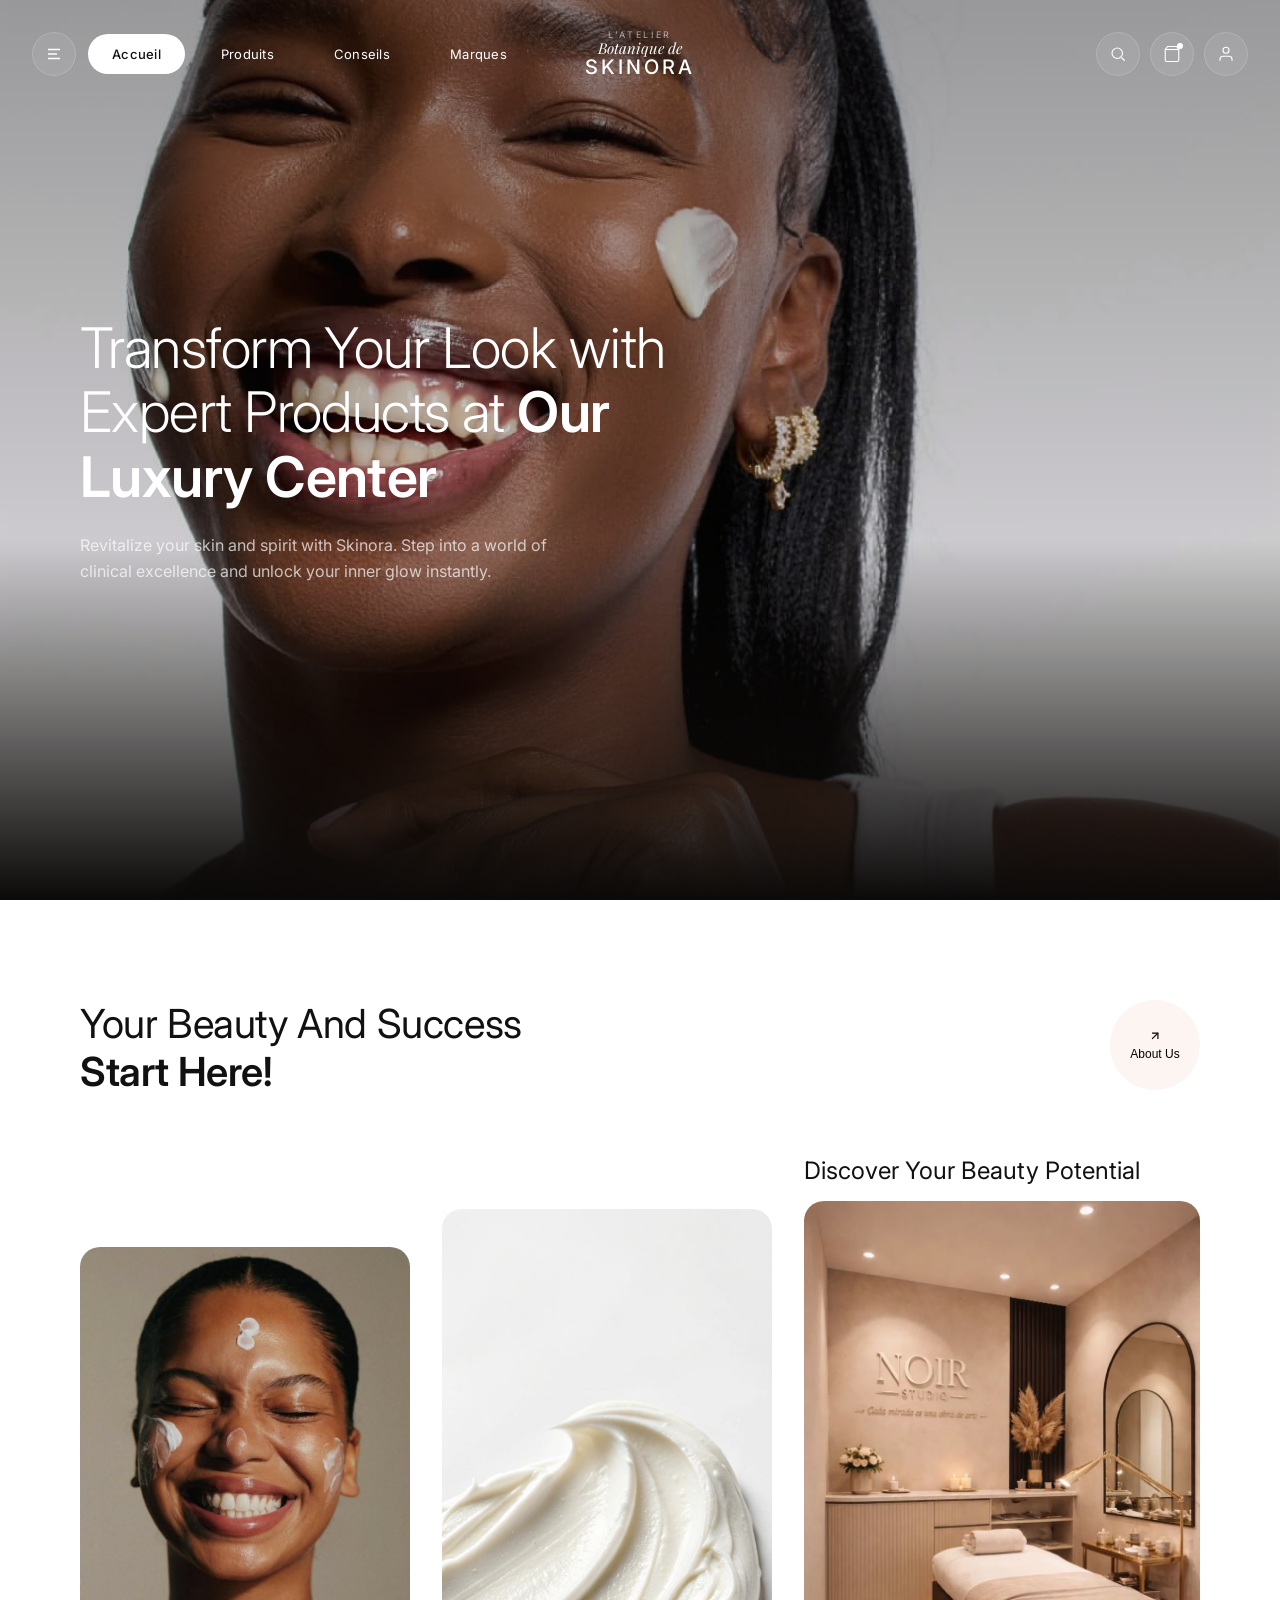
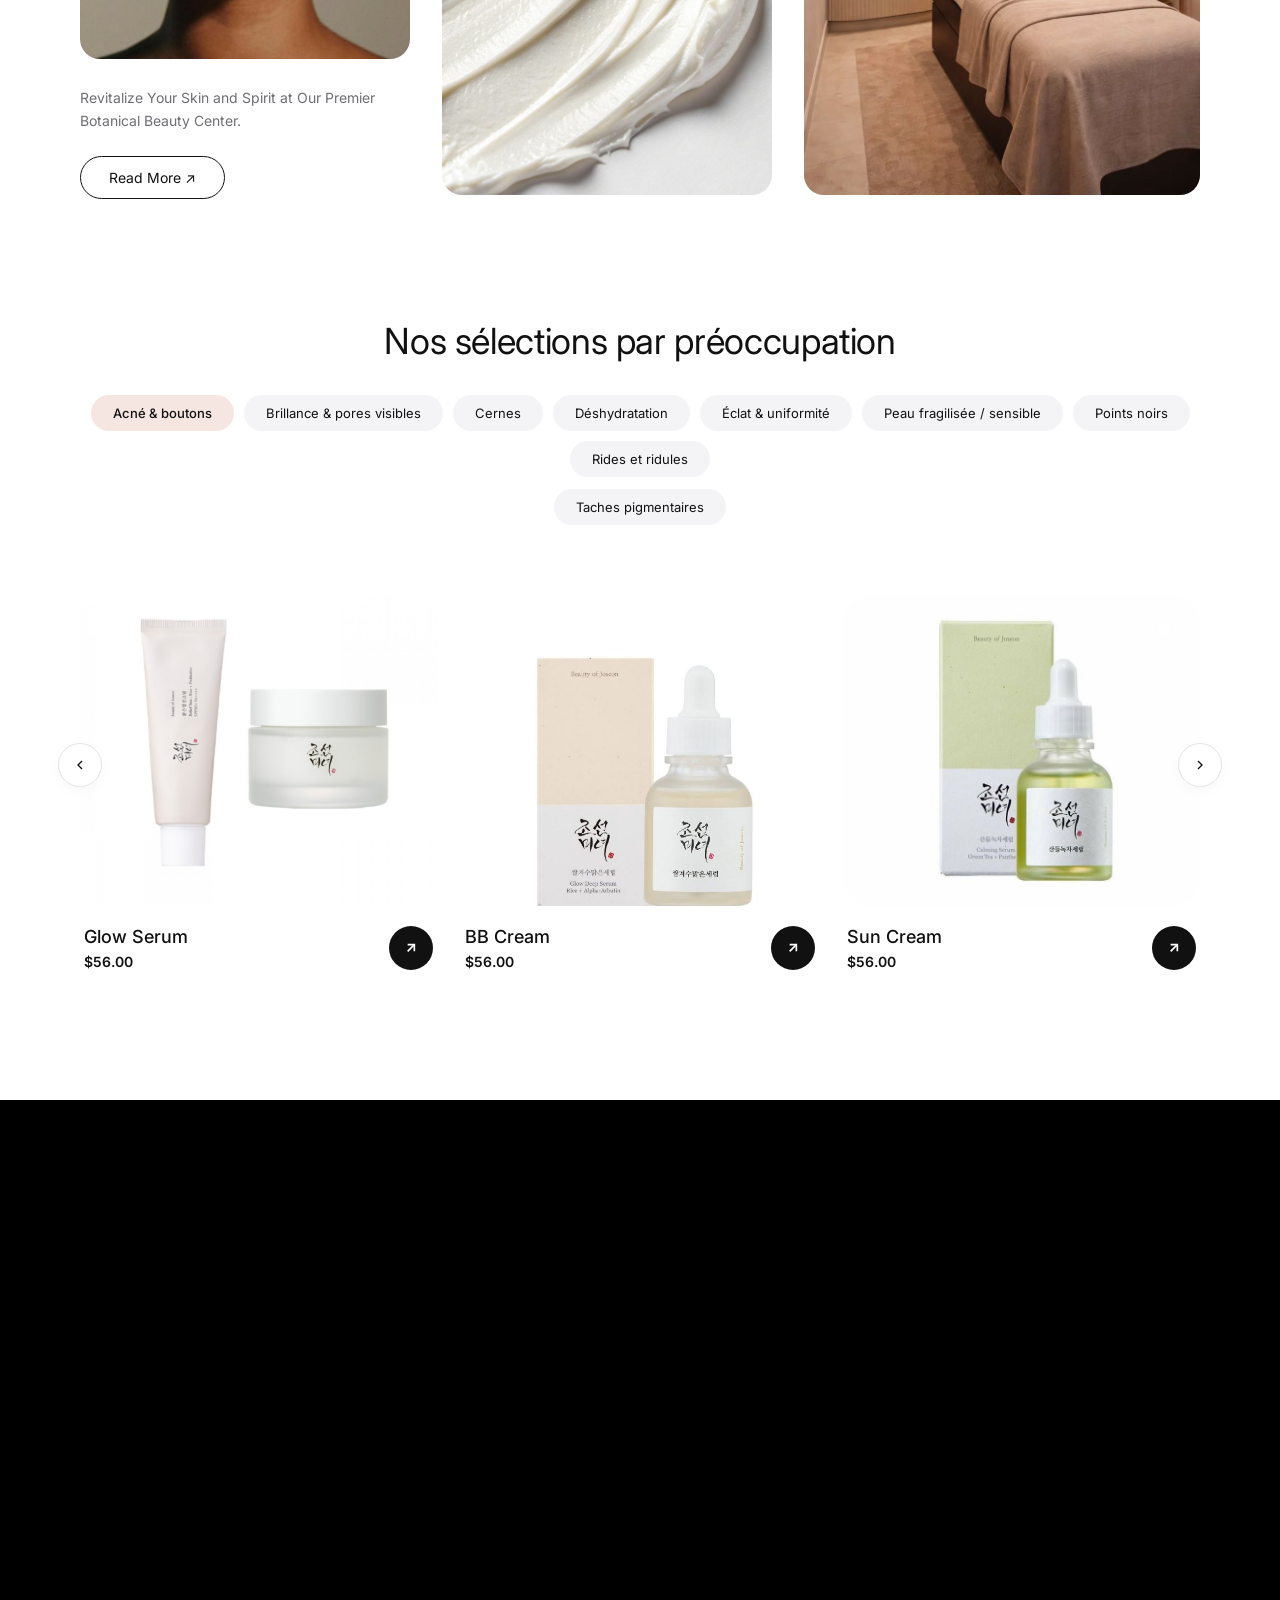
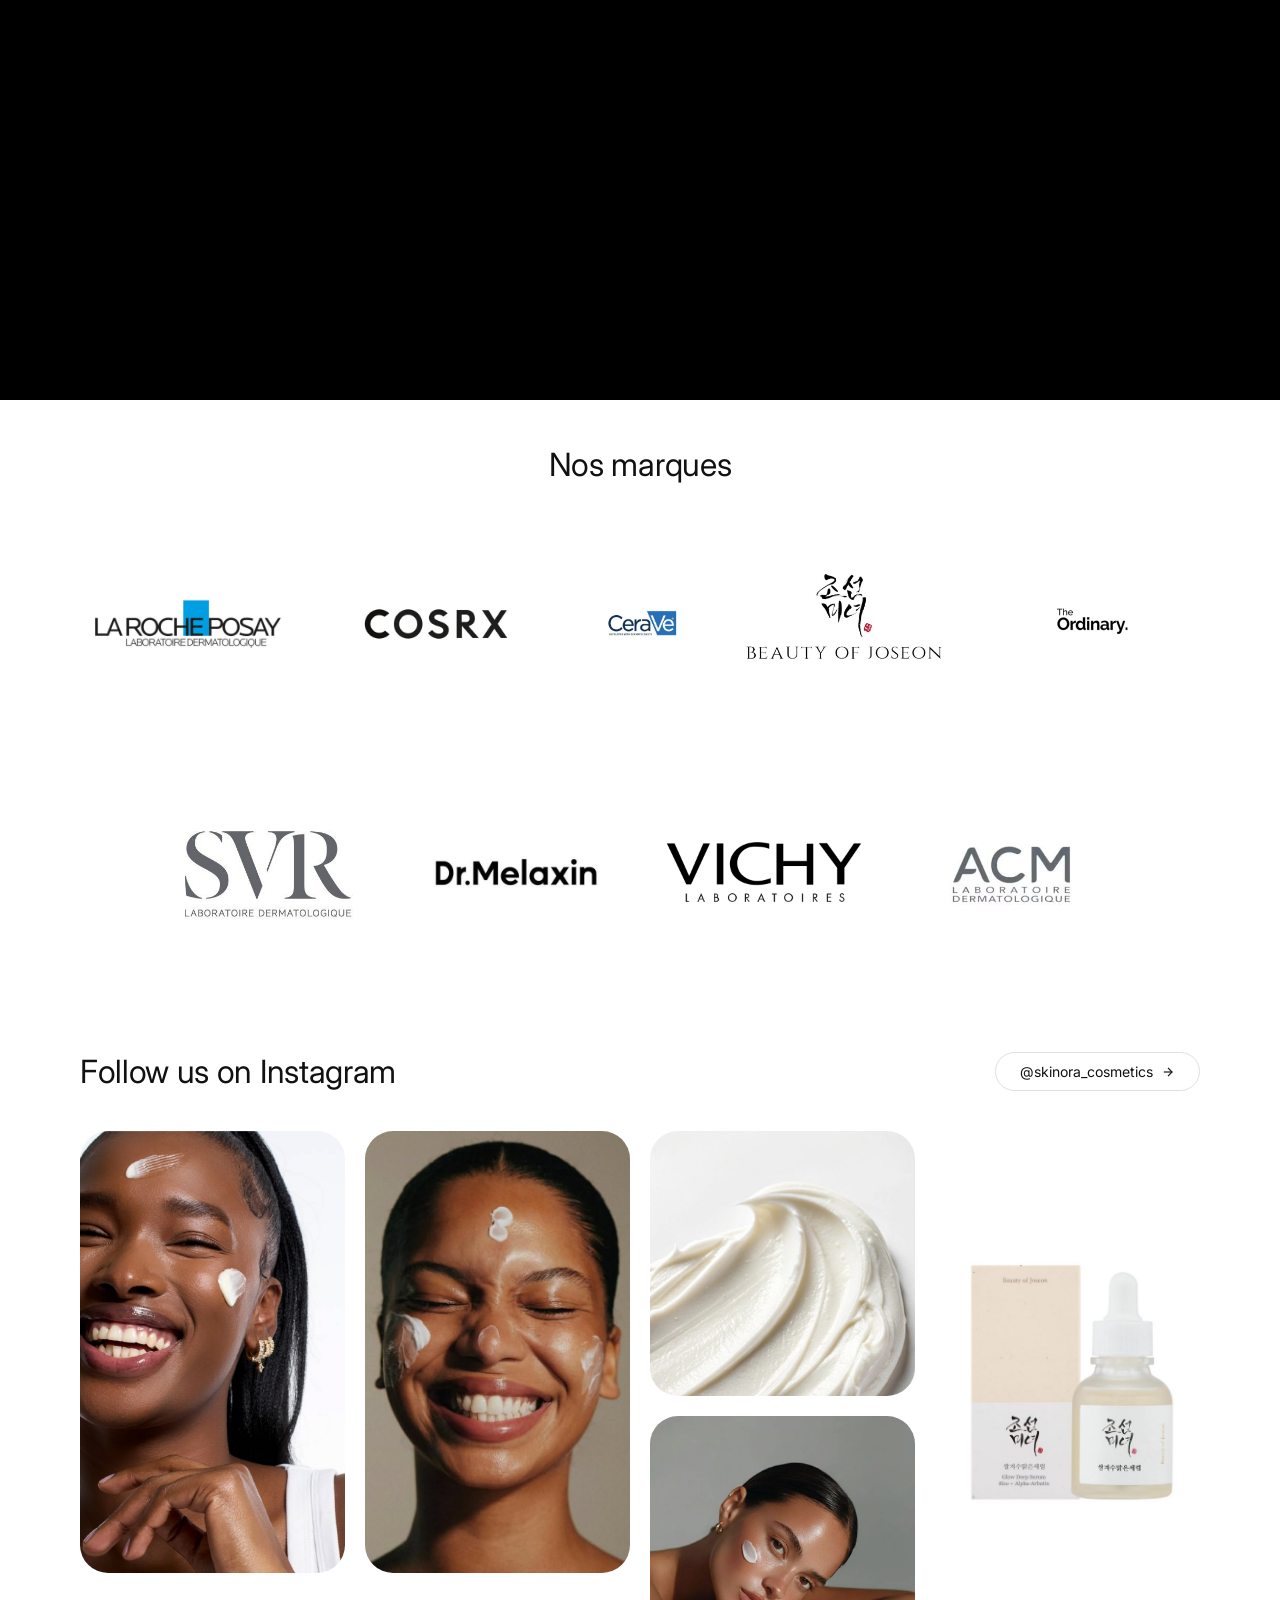
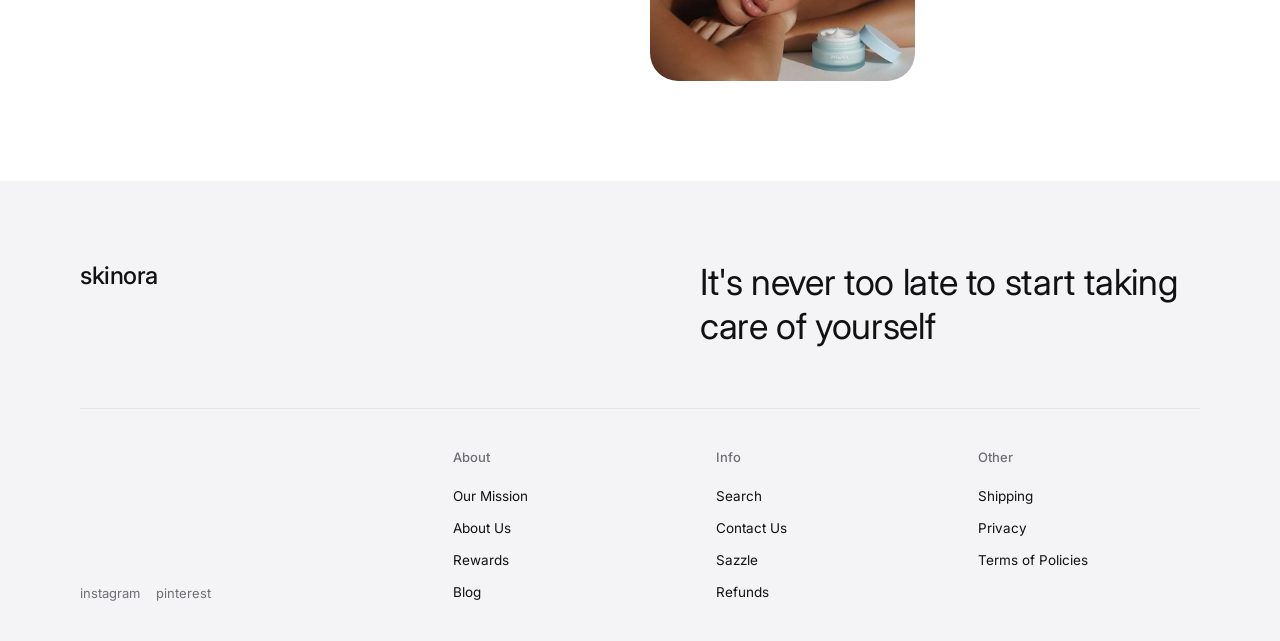
==== accueil.html @ fda4d593 "Add files via upload" ====
<!DOCTYPE html>
<html lang="en">
<head>
  <meta charset="UTF-8">
  <meta name="viewport" content="width=device-width, initial-scale=1.0">
  <title>Skinora – Elevate Your Skincare Routine</title>
  
  <link rel="preconnect" href="https://fonts.googleapis.com">
  <link rel="preconnect" href="https://fonts.gstatic.com" crossorigin>
  <link href="https://fonts.googleapis.com/css2?family=Inter:wght@300;400;500;600&family=Playfair+Display:ital,wght@1,400&display=swap" rel="stylesheet">

  <style>
    /* ── RESET & VARIABLES BENTO/GLASS ── */
    *, *::before, *::after { box-sizing: border-box; margin: 0; padding: 0; }
    
    :root {
      --charcoal: #111111;
      --pure-white: #ffffff;
      --glass-bg: rgba(255, 255, 255, 0.08);
      --glass-bg-hover: rgba(255, 255, 255, 0.18);
      --glass-border: rgba(255, 255, 255, 0.15);
      --glass-blur: blur(16px);
      --font-body: 'Inter', sans-serif;
      --font-signature: 'Playfair Display', serif;
      --transition: all 0.4s cubic-bezier(0.16, 1, 0.3, 1);
      
      /* Variables blocs clairs */
      --light-gray-bg: #f4f4f6;
      --text-muted: #6e6e73;
      --pill-bg: #ecebe6;
      --pill-active-bg: #ccbe9f;
    }

    html { scroll-behavior: smooth; -webkit-font-smoothing: antialiased; }
    body { font-family: var(--font-body); background: #0c0a09; color: var(--pure-white); overflow-x: hidden; }

    /* ── HERO GLOBAL BACKGROUND (Conteneur parent pour l'effet transparent) ── */
    .hero-container {
      position: relative;
      min-height: 100vh;
      width: 100%;
      background-image: url('Images/visage1.jpg'); /* Mets ton image ici */
      background-size: cover;
      background-position: center;
      display: flex;
      flex-direction: column;
    }
    .hero-container::before {
      content: '';
      position: absolute;
      inset: 0;
      background: linear-gradient(180deg, rgba(12,10,9,0.4) 0%, rgba(12,10,9,0.2) 60%, rgba(12,10,9,1) 100%);
      z-index: 1;
    }

    /* ── HEADER HYBRIDE : STRUCTURE LV + GLASSMOPHISM BENTO ── */
    header {
      position: fixed;
      top: 0;
      left: 0;
      width: 100%;
      z-index: 1000;
      transition: transform 0.4s cubic-bezier(0.16, 1, 0.3, 1), opacity 0.4s ease;
    }

    /* Classe dynamique pour masquer proprement la barre de navigation */
    header.hidden-nav {
      transform: translateY(-100%);
      opacity: 0;
      pointer-events: none;
    }

    nav {
      display: grid;
      grid-template-columns: 1fr auto 1fr;
      align-items: center;
      padding: 30px 32px;
      -webkit-backdrop-filter: var(--glass-blur);
      z-index: 2;
      transition: var(--transition);
    }

    /* GAUCHE : Bouton Menu + Pilules de Navigation */
    .nav-left {
      display: flex;
      align-items: center;
      gap: 12px;
    }
    .menu-btn {
      width: 44px;
      height: 44px;
      border-radius: 50%;
      background: var(--glass-bg);
      border: 1px solid var(--glass-border);
      color: var(--pure-white);
      cursor: pointer;
      display: flex;
      align-items: center;
      justify-content: center;
      transition: var(--transition);
    }
    .menu-btn:hover { background: var(--glass-bg-hover); transform: scale(1.05); }
    .menu-btn svg { width: 18px; height: 18px; stroke-width: 2; }

    .nav-pill {
      display: inline-flex;
      align-items: center;
      justify-content: center;
      padding: 12px 24px;
      border-radius: 100px;
      color: var(--pure-white);
      text-decoration: none;
      font-size: 13px;
      font-weight: 400;
      letter-spacing: 0.02em;
      transition: var(--transition);
    }
    .nav-pill:hover { background: var(--glass-bg-hover); }
    .nav-pill.active {
      background: var(--pure-white);
      color: var(--charcoal);
      font-weight: 500;
      border-color: var(--pure-white);
    }

    /* CENTRE : Identité Visuelle Signée Louis Vuitton */
    .nav-center {
      text-align: center;
      display: flex;
      flex-direction: column;
      align-items: center;
      line-height: 1.1;
      padding: 0 40px;
    }
    .logo-sub {
      font-size: 9px;
      text-transform: uppercase;
      letter-spacing: 0.3em;
      font-weight: 400;
      color: rgba(255, 255, 255, 0.6);
      transition: var(--transition);
    }
    .logo-signature {
      font-family: var(--font-signature);
      font-style: italic;
      font-size: 15px;
      color: var(--pure-white);
      font-weight: 400;
      transition: var(--transition);
    }
    .logo-main {
      font-size: 20px;
      font-weight: 500;
      letter-spacing: 0.15em;
      text-transform: uppercase;
      color: var(--pure-white);
      text-decoration: none;
      transition: var(--transition);
    }

    /* DROITE : Icônes Utilitaires dans des cercles Glass */
    .nav-right {
      display: flex;
      justify-content: flex-end;
      gap: 10px;
    }
    .icon-btn {
      width: 44px;
      height: 44px;
      border-radius: 50%;
      background: var(--glass-bg);
      border: 1px solid var(--glass-border);
      color: var(--pure-white);
      cursor: pointer;
      display: flex;
      align-items: center;
      justify-content: center;
      position: relative;
      transition: var(--transition);
    }
    .icon-btn:hover { background: var(--glass-bg-hover); transform: scale(1.05); }
    .icon-btn svg { width: 18px; height: 18px; stroke-width: 1.5; }
    
    .cart-badge {
      position: absolute;
      top: 10px; right: 10px;
      width: 6px; height: 6px;
      background: var(--pure-white);
      border-radius: 50%;
      transition: var(--transition);
    }

    /* ── STYLES APPLIQUÉS AU SCROLL (NAVBAR DEVIENT BLANCHE) ── */
    header.scrolled nav {
      background: var(--pure-white);
      border-color: rgba(0, 0, 0, 0.06);
      box-shadow: 0 10px 30px rgba(0, 0, 0, 0.04);
    }
    header.scrolled .logo-main,
    header.scrolled .logo-signature {
      color: var(--charcoal);
    }
    header.scrolled .logo-sub {
      color: var(--text-muted);
    }
    header.scrolled .menu-btn,
    header.scrolled .icon-btn,
    header.scrolled .nav-pill {
      color: var(--charcoal);
    }
    header.scrolled .icon-btn{
        color: #111;
    }
    header.scrolled a{
      color: #1A1A1A;
    }
    header.scrolled .menu-btn:hover,
    header.scrolled .icon-btn:hover,
    header.scrolled .nav-pill:hover {
       background: #e5e5e7;
    }
    header.scrolled .nav-pill.active {
      background: #F5E6E1;
      color: #1A1A1A;
      border-color: #FDF5F2;
    }
    header.scrolled .cart-badge {
      background: var(--charcoal);
    }

    /* ── HERO TEXT CONTENT ── */
    .hero-content-area {
      position: relative;
      z-index: 2;
      flex: 1;
      display: flex;
      flex-direction: column;
      justify-content: center;
      padding: 0 80px;
      max-width: 800px;
    }
    .hero-content-area h1 {
      font-size: 56px;
      font-weight: 300;
      line-height: 1.15;
      letter-spacing: -0.01em;
      margin-bottom: 24px;
    }
    .hero-content-area h1 span {
      font-weight: 600;
    }
    .hero-content-area p {
      font-size: 16px;
      color: rgba(255, 255, 255, 0.7);
      line-height: 1.6;
      max-width: 480px;
    }

    /* ── NOUVEAU BLOC PRINCIPAL BLANC ET TEXTE SOMBRE ── */
    .main-content-white {
      background: var(--pure-white);
      color: var(--charcoal);
      padding: 100px 80px 40px;
      width: 100%;
    }

    .inner-container {
      max-width: 1300px;
      margin: 0 auto;
    }

    /* ── SECTION : NOS MARQUES ── */
    .brands-section {
      text-align: center;
      margin-bottom: 80px;
    }
    .brands-section h2 {
      font-size: 32px;
      font-weight: 400;
      letter-spacing: -0.01em;
      margin-bottom: 40px;
    }
    .brands-grid {
      display: flex;
      flex-wrap: wrap;
      justify-content: center;
      align-items: center;
      gap: 48px;
    }
    .brands-grid img {
      max-height: 200px;
      width: auto;
      object-fit: contain;
      filter: grayscale(0);
      opacity: 1;
      transition: var(--transition);
    }
    .brands-grid img:hover {
      filter: grayscale(0);
      opacity: 1;
    }

    /* ── SECTION : SELECTIONS PAR PREOCCUPATION ── */
    .concern-section {
      margin-bottom: 120px;
      text-align: center;
    }
    .concern-section h2 {
      font-size: 36px;
      font-weight: 400;
      letter-spacing: -0.01em;
      margin-bottom: 32px;
    }
    
    .concern-pills-container {
      display: flex;
      flex-direction: column;
      align-items: center;
      gap: 12px;
      margin-bottom: 60px;
    }
    .concern-row {
      display: flex;
      flex-wrap: wrap;
      justify-content: center;
      gap: 10px;
    }
    .concern-pill {
      display: inline-flex;
      align-items: center;
      padding: 10px 22px;
      border-radius: 100px;
      background: var(--light-gray-bg);
      color: var(--charcoal);
      font-size: 13px;
      text-decoration: none;
      white-space: nowrap;
      transition: var(--transition);
    }
    .concern-pill:hover {
      background: #e5e5e7;
    }
    .concern-pill.active {
      background: #F5E6E1;
      color: var(--charcoal);
      font-weight: 500;
    }

    /* Structure du Carrousel */
    .carousel-wrapper {
      position: relative;
      display: flex;
      align-items: center;
      width: 100%;
    }
    .carousel-track-container {
      overflow-x: auto;
      width: 100%;
      scroll-behavior: smooth;
      scrollbar-width: none;
    }
    .carousel-track-container::-webkit-scrollbar {
      display: none;
    }
    .carousel-track {
      display: flex;
      gap: 24px;
      padding: 10px 0;
    }

    /* DESIGN EXCLUSIF DE LA CARTE PRODUIT ARRONDIE */
    .concern-card {
      flex: 0 0 calc(33.333% - 16px);
      min-width: 280px;
      display: flex;
      flex-direction: column;
      text-align: left;
      position: relative;
    }
    .concern-img-box {
      width: 100%;
      aspect-ratio: 1.15/1;
      border-radius: 32px;
      background: #FFF;
      display: flex;
      align-items: center;
      justify-content: center;
      margin-bottom: 20px;
      position: relative;
      overflow: hidden;
    }
    .concern-img-box img {
      width: 100%;
      height: 100%;
      object-fit: cover;
      transition: var(--transition);
    }
    .concern-card:hover .concern-img-box img {
      transform: scale(1.03);
    }

    /* Bouton favori cœur */
    .fav-btn {
      position: absolute;
      top: 16px;
      right: 16px;
      width: 40px;
      height: 40px;
      border-radius: 50%;
      background: rgba(255, 255, 255, 0.4);
      backdrop-filter: blur(8px);
      -webkit-backdrop-filter: blur(8px);
      border: none;
      display: flex;
      align-items: center;
      justify-content: center;
      cursor: pointer;
      transition: var(--transition);
      color: #f5ece7;
      z-index: 1000;
    }
    .fav-btn:hover {
      background: rgba(255, 255, 255, 0.8);
    }
    .fav-btn svg {
      width: 16px;
      height: 16px;
      fill: var(--pure-white);
      color: var(--pure-white);
    }

    /* Infos de la carte */
    .concern-info-row {
      display: flex;
      justify-content: space-between;
      align-items: flex-end;
      width: 100%;
      padding: 0 4px;
    }
    .concern-text-block {
      display: flex;
      flex-direction: column;
      gap: 6px;
    }
    .concern-title {
      font-size: 18px;
      font-weight: 500;
      color: var(--charcoal);
      line-height: 1.2;
    }
    .concern-price {
      font-size: 14px;
      font-weight: 600;
      color: var(--charcoal);
    }

    /* Bouton d'action flèche noire */
    .action-circle-btn {
      width: 44px;
      height: 44px;
      border-radius: 50%;
      background: var(--charcoal);
      border: none;
      display: flex;
      align-items: center;
      justify-content: center;
      cursor: pointer;
      transition: var(--transition);
    }
    .action-circle-btn:hover {
      background: #F5E6E1;
      transform: scale(1.05);
    }
    .action-circle-btn svg {
      width: 16px;
      height: 16px;
      color: var(--pure-white);
      stroke-width: 2.5;
    }

    /* Flèches de navigation globales du carrousel */
    .nav-arrow {
      position: absolute;
      top: 40%;
      width: 44px;
      height: 44px;
      border-radius: 50%;
      background: var(--pure-white);
      border: 1px solid #e5e5e7;
      display: flex;
      align-items: center;
      justify-content: center;
      cursor: pointer;
      z-index: 5;
      transition: var(--transition);
      box-shadow: 0 4px 12px rgba(0,0,0,0.03);
    }
    .nav-arrow:hover {
      background: var(--light-gray-bg);
      border-color: var(--charcoal);
    }
    .nav-arrow svg { width: 16px; height: 16px; stroke-width: 2; color: var(--charcoal); }
    .arrow-left { left: -22px; }
    .arrow-right { right: -22px; }

    /* SECTION EDITORIALE ASYMETRIQUE */
    .editorial-beauty-section {
      display: flex;
      flex-direction: column;
      gap: 60px;
      margin-bottom: 120px;
    }

    .editorial-top-row {
      display: flex;
      justify-content: space-between;
      align-items: flex-start;
      position: relative;
    }

    .editorial-title h2 {
      font-size: 40px;
      font-weight: 400;
      line-height: 1.2;
      letter-spacing: -0.01em;
    }
    .editorial-title h2 span {
      font-weight: 600;
      display: block;
    }

    .floating-about-btn {
      width: 90px;
      height: 90px;
      border-radius: 50%;
      background: #fdf5f2;
      border: none;
      display: flex;
      flex-direction: column;
      align-items: center;
      justify-content: center;
      font-size: 12px;
      font-weight: 500;
      cursor: pointer;
      transition: var(--transition);
    }
    .floating-about-btn:hover {
      transform: rotate(15deg) scale(1.05);
      background: var(--charcoal);
      color: var(--pure-white);
    }
    .floating-about-btn svg {
      width: 14px; height: 14px; margin-bottom: 4px;
    }

    /* Grille asymétrique des images éditoriales */
    .editorial-grid {
      display: grid;
      grid-template-columns: 1fr 1fr 1.2fr;
      gap: 32px;
      align-items: end;
    }

    .editorial-col img {
      width: 100%;
      object-fit: cover;
      border-radius: 20px;
    }

    .editorial-col p {
      font-size: 14px;
      color: var(--text-muted);
      line-height: 1.6;
      margin-bottom: 24px;
      max-width: 90%;
    }

    .pill-btn-outline {
      display: inline-flex;
      align-items: center;
      padding: 12px 28px;
      border: 1px solid var(--charcoal);
      border-radius: 100px;
      background: transparent;
      color: var(--charcoal);
      font-size: 14px;
      text-decoration: none;
      transition: var(--transition);
    }
    .pill-btn-outline:hover {
      background: var(--charcoal);
      color: var(--pure-white);
    }

    .editorial-col h4 {
      font-size: 24px;
      font-weight: 400;
      margin-bottom: 16px;
    }

    /* ── STYLE DE LA SECTION VIDÉO PLEIN ÉCRAN (100% LARGEUR EFFECTIVE) ── */
    .video-fullscreen-section {
      position: relative;
      width: 100vw;
      left: 50%;
      transform: translateX(-50%);
      height: 100vh; /* Prend exactement tout l'écran en hauteur */
      overflow: hidden;
      background-color: #000;
    }

    .bg-video {
      position: absolute;
      top: 50%;
      left: 50%;
      width: 100%;
      height: 100%;
      object-fit: cover; /* Force la vidéo à remplir tout l'espace sans déformation */
      transform: translate(-50%, -50%);
      z-index: 1;
    }

    /* Voile sombre optionnel pour améliorer la lisibilité du texte */
    .video-fullscreen-section::before {
      content: '';
      position: absolute;
      inset: 0;
      background: rgba(0, 0, 0, 0.3);
      z-index: 2;
    }

    /* Contenu textuel sur la vidéo */
    .video-overlay-content {
      position: relative;
      z-index: 3;
      height: 100%;
      display: flex;
      flex-direction: column;
      justify-content: center;
      align-items: center;
      text-align: center;
      padding: 0 24px;
    }

    .video-overlay-content h2 {
      font-family: var(--font-signature);
      font-style: italic;
      font-size: 48px;
      font-weight: 400;
      color: var(--pure-white);
      margin-bottom: 16px;
    }

    .video-overlay-content p {
      font-size: 16px;
      color: rgba(255, 255, 255, 0.8);
      max-width: 600px;
      letter-spacing: 0.05em;
    }

    /* SECTION INSTAGRAM GRID */
    .instagram-section {
      margin-bottom: 100px;
    }

    .instagram-header {
      display: flex;
      justify-content: space-between;
      align-items: center;
      margin-bottom: 40px;
    }
    .instagram-header h3 {
      font-size: 32px;
      font-weight: 400;
      letter-spacing: -0.01em;
    }

    .insta-handle-btn {
      display: inline-flex;
      align-items: center;
      gap: 8px;
      padding: 10px 24px;
      border: 1px solid #e0e0e0;
      border-radius: 100px;
      font-size: 14px;
      color: var(--charcoal);
      text-decoration: none;
      transition: var(--transition);
    }
    .insta-handle-btn:hover {
      border-color: var(--charcoal);
      background: #fafafa;
    }

    /* Grille de photos asymétriques avec coins très arrondis */
    .instagram-mosaic {
      display: grid;
      grid-template-columns: repeat(4, 1fr);
      gap: 20px;
    }

    .mosaic-item {
      overflow: hidden;
      border-radius: 28px;
    }
    .mosaic-item img {
      width: 100%;
      height: 100%;
      object-fit: cover;
      display: block;
      transition: var(--transition);
    }
    .mosaic-item:hover img {
      transform: scale(1.04);
    }

    /* Tailles alternées */
    .m-tall { grid-row: span 2; aspect-ratio: 3/5; }
    .m-square { aspect-ratio: 1/1; }

    /* SECTION FOOTER CAPSULE */
  /* ── SECTION FOOTER CAPSULE ── */
    .capsule-footer {
      background: var(--light-gray-bg);
      /* Supprime ou commente le border-radius pour qu'il soit bien droit en bas */
      /* border-radius: 40px; */ 
      padding: 80px 80px 40px; /* Aligné sur le padding de ton bloc blanc */
      display: flex;
      flex-direction: column;
      gap: 60px;

      /* Astuce magique pour sortir du conteneur max-width et prendre 100% de l'écran */
      width: 100vw;
      position: relative;
      left: 50%;
      transform: translateX(-50%);
      
      /* Optionnel : Supprime la marge arrondie du bas de page si tu veux qu'il colle parfaitement */
      margin-bottom: -40px; 
    }

    .footer-top-block {
      display: flex;
      justify-content: space-between;
      align-items: flex-start;
    }

    .footer-brand {
      font-family: var(--font-body);
      font-size: 24px;
      font-weight: 500;
      letter-spacing: -0.02em;
    }

    .footer-statement h2 {
      font-size: 36px;
      font-weight: 400;
      line-height: 1.2;
      max-width: 500px;
      letter-spacing: -0.01em;
    }

    .footer-links-grid {
      display: grid;
      grid-template-columns: 1.5fr 1fr 1fr 1fr;
      gap: 40px;
      border-top: 1px solid #e5e5e7;
      padding-top: 40px;
    }

    .footer-social-column {
      display: flex;
      gap: 16px;
      align-items: flex-end;
    }
    .footer-social-column a {
      font-size: 13px;
      color: var(--text-muted);
      text-decoration: none;
      transition: var(--transition);
    }
    .footer-social-column a:hover { color: var(--charcoal); }

    .footer-column h5 {
      font-size: 13px;
      font-weight: 500;
      color: var(--text-muted);
      margin-bottom: 20px;
    }

    .footer-column ul {
      list-style: none;
      display: flex;
      flex-direction: column;
      gap: 12px;
    }

    .footer-column ul a {
      font-size: 13.5px;
      color: var(--charcoal);
      text-decoration: none;
      transition: var(--transition);
    }
    .footer-column ul a:hover {
      color: var(--text-muted);
    }

    /* ── RESPONSIVE DESIGN ── */
    @media (max-width: 1024px) {
      .nav-left a { display: none; }
      .hero-content-area h1 { font-size: 42px; }
      .concern-card { flex: 0 0 calc(50% - 12px); }
      .editorial-grid { grid-template-columns: 1fr 1fr; }
      .editorial-col:last-child { grid-column: span 2; }
      .instagram-mosaic { grid-template-columns: repeat(2, 1fr); }
      .footer-links-grid { grid-template-columns: repeat(2, 1fr); }
    }
    @media (max-width: 768px) {
      header { padding: 12px; }
      nav { grid-template-columns: auto 1fr auto; padding: 8px 16px; }
      .nav-center { padding: 0 12px; }
      .logo-main { font-size: 16px; }
      .logo-signature, .logo-sub { display: none; }
      .hero-content-area { padding: 0 24px; }
      
      .main-content-white { padding: 60px 24px; }
      .concern-card { flex: 0 0 100%; }
      .editorial-grid, .instagram-mosaic, .footer-top-block, .footer-links-grid { grid-template-columns: 1fr; gap: 32px; }
      .footer-social-column { align-items: flex-start; margin-top: 20px; }
    }

/* Force l'icône panier et son lien à devenir noirs après le scroll */
header.scrolled .icon-btn a {
  color: var(--charcoal) !important;
}
  </style>
</head>
<body>

<div class="hero-container">
  
  <header id="mainHeader">
    <nav>
      <div class="nav-left">
        <button class="menu-btn" aria-label="Open Menu">
          <svg viewBox="0 0 24 24" fill="none" stroke="currentColor"><line x1="4" y1="6" x2="20" y2="6"/><line x1="4" y1="12" x2="16" y2="12"/><line x1="4" y1="18" x2="20" y2="18"/></svg>
        </button>
        <a href="index.html" class="nav-pill active">Accueil</a>
        <a href="produit.html" class="nav-pill">Produits</a>
        <a href="conseils.html" class="nav-pill">Conseils</a>
        <a href="marques.html" class="nav-pill">Marques</a>

      </div>

      <div class="nav-center">
        <span class="logo-sub">L'Atelier</span>
        <span class="logo-signature">Botanique de</span>
        <a href="#" class="logo-main">Skinora</a>
      </div>

      <div class="nav-right">
        <button class="icon-btn" aria-label="Search">
          <svg viewBox="0 0 24 24" fill="none" stroke="currentColor"><circle cx="11" cy="11" r="7"/><line x1="21" y1="21" x2="16.65" y2="16.65"/></svg>
        </button>
       <a href="panier.html" style="text-decoration: none;">
  <button class="icon-btn" aria-label="Cart">
    <svg viewBox="0 0 24 24" fill="none" stroke="currentColor">
      <path d="M6 2 3 6v14a2 2 0 0 0 2 2h14a2 2 0 0 0 2-2V6l-3-4z"/>
      <line x1="3" y1="6" x2="21" y2="6"/>
    </svg>
    <span class="cart-badge"></span>
  </button>
</a>
       <a href="inscription.html" style="text-decoration: none;">

        <button class="icon-btn" aria-label="Account">
          <svg viewBox="0 0 24 24" fill="none" stroke="currentColor"><path d="M20 21v-2a4 4 0 0 0-4-4H8a4 4 0 0 0-4 4v2"/><circle cx="12" cy="7" r="4"/></svg>
        </button>
        </a>

      </div>
    </nav>
  </header>

  <div class="hero-content-area">
    <h1>Transform Your Look with Expert Products at <span>Our Luxury Center</span></h1>
    <p>Revitalize your skin and spirit with Skinora. Step into a world of clinical excellence and unlock your inner glow instantly.</p>
  </div>

</div>

<main class="main-content-white">
  <div class="inner-container">

 <section class="editorial-beauty-section">
      <div class="editorial-top-row">
        <div class="editorial-title">
          <h2>Your Beauty And Success <span>Start Here!</span></h2>
        </div>
        <button class="floating-about-btn">
          <svg viewBox="0 0 24 24" fill="none" stroke="currentColor" stroke-width="2"><line x1="7" y1="17" x2="17" y2="7"/><polyline points="7,7 17,7 17,17"/></svg>
          About Us
        </button>
      </div>

      <div class="editorial-grid">
        <div class="editorial-col">
          <img src="Images/visage2.jpg" alt="Revitalize Your Skin" style="margin-bottom: 24px;">
          <p>Revitalize Your Skin and Spirit at Our Premier Botanical Beauty Center.</p>
          <a href="#" class="pill-btn-outline">Read More ↗</a>
        </div>
        <div class="editorial-col">
          <img src="Images/texture.jpg" alt="Cream Texture">
        </div>
        <div class="editorial-col">
          <h4>Discover Your Beauty Potential</h4>
          <img src="Images/salon.jpg" alt="Luxury Atelier">
        </div>
      </div>
    </section>

    <section class="concern-section">
      <h2>Nos sélections par préoccupation</h2>
      
      <div class="concern-pills-container">
        <div class="concern-row">
          <a href="#" class="concern-pill active">Acné &amp; boutons</a>
          <a href="#" class="concern-pill">Brillance &amp; pores visibles</a>
          <a href="#" class="concern-pill">Cernes</a>
          <a href="#" class="concern-pill">Déshydratation</a>
          <a href="#" class="concern-pill">Éclat &amp; uniformité</a>
          <a href="#" class="concern-pill">Peau fragilisée / sensible</a>
          <a href="#" class="concern-pill">Points noirs</a>
          <a href="#" class="concern-pill">Rides et ridules</a>
        </div>
        <div class="concern-row">
          <a href="#" class="concern-pill">Taches pigmentaires</a>
        </div>
      </div>

      <div class="carousel-wrapper">
        <button class="nav-arrow arrow-left" id="slideLeft" aria-label="Previous">
          <svg viewBox="0 0 24 24" fill="none" stroke="currentColor"><polyline points="15 18 9 12 15 6"/></svg>
        </button>
        
        <div class="carousel-track-container" id="carouselContainer">
          <div class="carousel-track">
            
            <div class="concern-card">
              <div class="concern-img-box">
                <button class="fav-btn" aria-label="Add to favorites">
                  <svg viewBox="0 0 24 24" fill="currentColor"><path d="M12 21.35l-1.45-1.32C5.4 15.36 2 12.28 2 8.5 2 5.42 4.42 3 7.5 3c1.74 0 3.41.81 4.5 2.09C13.09 3.81 14.76 3 16.5 3 19.58 3 22 5.42 22 8.5c0 3.78-3.4 6.86-8.55 11.54L12 21.35z"/></svg>
                </button>
                <img src="Images/B1.jpg" alt="Glow Serum">
              </div>
              <div class="concern-info-row">
                <div class="concern-text-block">
                  <div class="concern-title">Glow Serum</div>
                  <div class="concern-price">$56.00</div>
                </div>
                <button class="action-circle-btn" aria-label="View product">
                  <svg viewBox="0 0 24 24" fill="none" stroke="currentColor" stroke-width="2.5"><line x1="7" y1="17" x2="17" y2="7"/><polyline points="7,7 17,7 17,17"/></svg>
                </button>
              </div>
            </div>

            <div class="concern-card">
              <div class="concern-img-box">
                <button class="fav-btn" aria-label="Add to favorites">
                  <svg viewBox="0 0 24 24" fill="currentColor"><path d="M12 21.35l-1.45-1.32C5.4 15.36 2 12.28 2 8.5 2 5.42 4.42 3 7.5 3c1.74 0 3.41.81 4.5 2.09C13.09 3.81 14.76 3 16.5 3 19.58 3 22 5.42 22 8.5c0 3.78-3.4 6.86-8.55 11.54L12 21.35z"/></svg>
                </button>
                <img src="Images/serumj3.jpg" alt="BB Cream">
              </div>
              <div class="concern-info-row">
                <div class="concern-text-block">
                  <div class="concern-title">BB Cream</div>
                  <div class="concern-price">$56.00</div>
                </div>
                <button class="action-circle-btn" aria-label="View product">
                  <svg viewBox="0 0 24 24" fill="none" stroke="currentColor" stroke-width="2.5"><line x1="7" y1="17" x2="17" y2="7"/><polyline points="7,7 17,7 17,17"/></svg>
                </button>
              </div>
            </div>

            <div class="concern-card">
              <div class="concern-img-box">
                <button class="fav-btn" aria-label="Add to favorites">
                  <svg viewBox="0 0 24 24" fill="currentColor"><path d="M12 21.35l-1.45-1.32C5.4 15.36 2 12.28 2 8.5 2 5.42 4.42 3 7.5 3c1.74 0 3.41.81 4.5 2.09C13.09 3.81 14.76 3 16.5 3 19.58 3 22 5.42 22 8.5c0 3.78-3.4 6.86-8.55 11.54L12 21.35z"/></svg>
                </button>
                <img src="Images/Cor2.JPG" alt="Sun Cream">
              </div>
              <div class="concern-info-row">
                <div class="concern-text-block">
                  <div class="concern-title">Sun Cream</div>
                  <div class="concern-price">$56.00</div>
                </div>
                <button class="action-circle-btn" aria-label="View product">
                  <svg viewBox="0 0 24 24" fill="none" stroke="currentColor" stroke-width="2.5"><line x1="7" y1="17" x2="17" y2="7"/><polyline points="7,7 17,7 17,17"/></svg>
                </button>
              </div>
            </div>

          </div>
        </div>

        <button class="nav-arrow arrow-right" id="slideRight" aria-label="Next">
          <svg viewBox="0 0 24 24" fill="none" stroke="currentColor"><polyline points="9 18 15 12 9 6"/></svg>
        </button>
      </div>
    </section>

  
    <section class="video-fullscreen-section" id="videoSection">
      <video autoplay muted loop playsinline class="bg-video">
        <source src="Images/video1.mp4" type="video/mp4">
        Votre navigateur ne supporte pas les vidéos HTML5.
      </video>
     
    </section>

      <section class="brands-section" style="padding-top: 45px;">
      <h2>Nos marques</h2>
      <div class="brands-grid">
        <img src="Images/logo_roche.jpg" alt="Abib">
        <img src="Images/logo_commo.jpg" alt="Commonlabs">
        <img src="Images/logo_cerave.jpg" alt="Etude">
        <img src="Images/logo_beauty.jpg" alt="Beauty of Joseon">
        <img src="Images/ordinary_logo.jpg" alt="Lashilé Beauty">
        <img src="Images/svr_logo.jpg" alt="NHCO">
        <img src="Images/logo_mela.jpg" alt="Dr.Melaxin">
        <img src="Images/vichy_logo.jpg" alt="Biodance">
        <img src="Images/ACM_logo.jpg" alt="ACM">
      </div>
    </section>


    <section class="instagram-section">
      <div class="instagram-header">
        <h3>Follow us on Instagram</h3>
        <a href="https://instagram.com" target="_blank" class="insta-handle-btn">
          @skinora_cosmetics
          <svg width="14" height="14" viewBox="0 0 24 24" fill="none" stroke="currentColor" stroke-width="2"><line x1="5" y1="12" x2="19" y2="12"/><polyline points="12,5 19,12 12,19"/></svg>
        </a>
      </div>

      <div class="instagram-mosaic">
        <div class="mosaic-item m-tall"><img src="Images/visage1.jpg" alt="Skincare routine"></div>
        <div class="mosaic-item m-tall"><img src="Images/visage2.jpg" alt="Model glow"></div>
        <div class="mosaic-item m-square"><img src="Images/texture.jpg" alt="Product flatlay"></div>
        <div class="mosaic-item m-tall"><img src="Images/serumj3.jpg" alt="Applying serum"></div>
        <div class="mosaic-item m-square"><img src="Images/visage3.jpg" alt="Skincare bottles"></div>
      </div>
    </section>

    <footer class="capsule-footer">
      <div class="footer-top-block">
        <div class="footer-brand">skinora</div>
        <div class="footer-statement">
          <h2>It's never too late to start taking care of yourself</h2>
        </div>
      </div>

      <div class="footer-links-grid">
        <div class="footer-social-column">
          <a href="#">instagram</a>
          <a href="#">pinterest</a>
        </div>
        
        <div class="footer-column">
          <h5>About</h5>
          <ul>
            <li><a href="#">Our Mission</a></li>
            <li><a href="#">About Us</a></li>
            <li><a href="#">Rewards</a></li>
            <li><a href="#">Blog</a></li>
          </ul>
        </div>

        <div class="footer-column">
          <h5>Info</h5>
          <ul>
            <li><a href="#">Search</a></li>
            <li><a href="#">Contact Us</a></li>
            <li><a href="#">Sazzle</a></li>
            <li><a href="#">Refunds</a></li>
          </ul>
        </div>

        <div class="footer-column">
          <h5>Other</h5>
          <ul>
            <li><a href="#">Shipping</a></li>
            <li><a href="#">Privacy</a></li>
            <li><a href="#">Terms of Policies</a></li>
          </ul>
        </div>
      </div>
    </footer>

  </div>
</main>

<script>
  // ── LOGIQUE DU CARROUSEL DE PRODUITS ──
  const container = document.getElementById('carouselContainer');
  document.getElementById('slideRight').addEventListener('click', () => {
    container.scrollBy({ left: 320, behavior: 'smooth' });
  });
  document.getElementById('slideLeft').addEventListener('click', () => {
    container.scrollBy({ left: -320, behavior: 'smooth' });
  });

  // ── EFFET DYNAMIQUE NAVBAR BLANCHE AU SCROLL & DISPARITION VIDÉO ──
  const header = document.getElementById('mainHeader');
  const videoSection = document.getElementById('videoSection');
  
  window.addEventListener('scroll', () => {
    if (window.scrollY > 50) {
      header.classList.add('scrolled');
    } else {
      header.classList.remove('scrolled');
    }
  });

  // Utilisation d'un IntersectionObserver strict pour traquer l'affichage à 100% de la vidéo
  const observerOptions = {
    root: null,
    threshold: 0.35 // Masque dès que la section vidéo occupe un tiers de l'écran visible
  };

  const videoObserver = new IntersectionObserver((entries) => {
    entries.forEach(entry => {
      if (entry.isIntersecting) {
        header.classList.add('hidden-nav');
      } else {
        header.classList.remove('hidden-nav');
      }
    });
  }, observerOptions);

  if (videoSection) {
    videoObserver.observe(videoSection);
  }
</script>

</body>
</html>
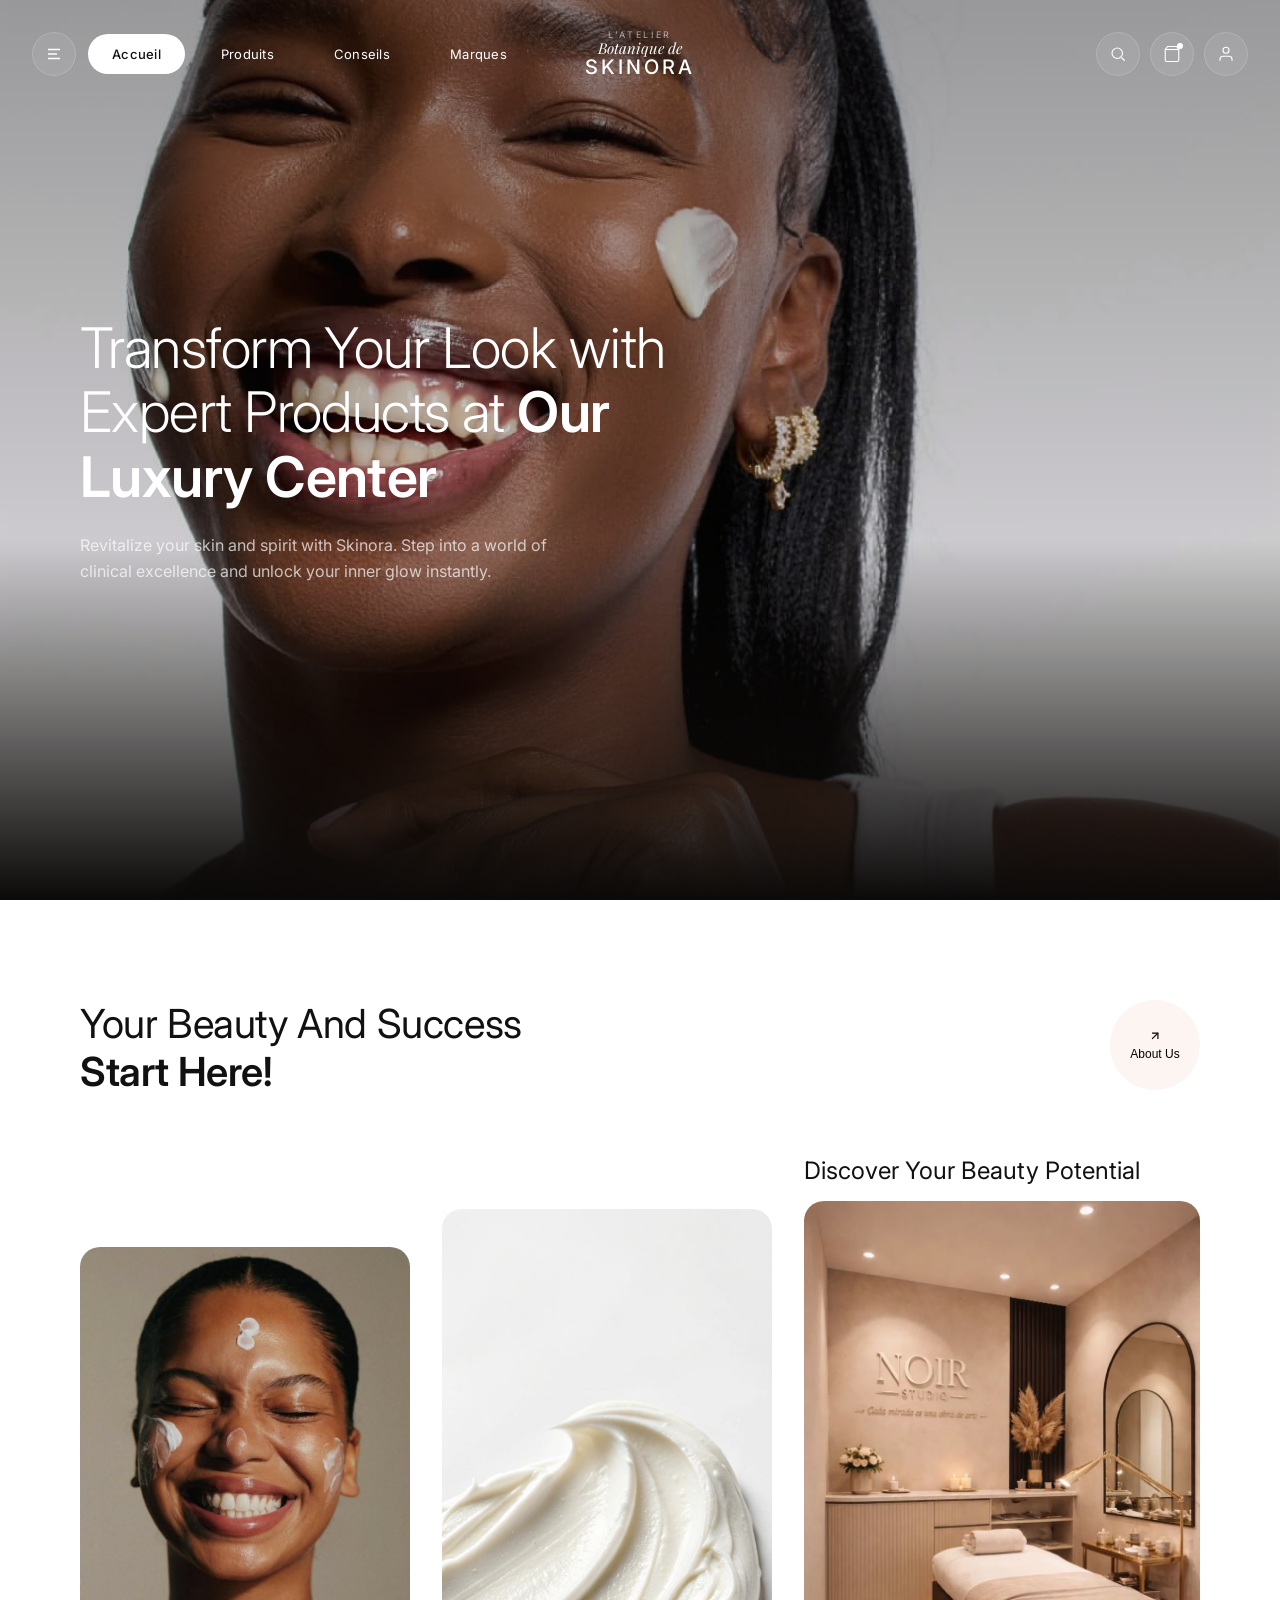
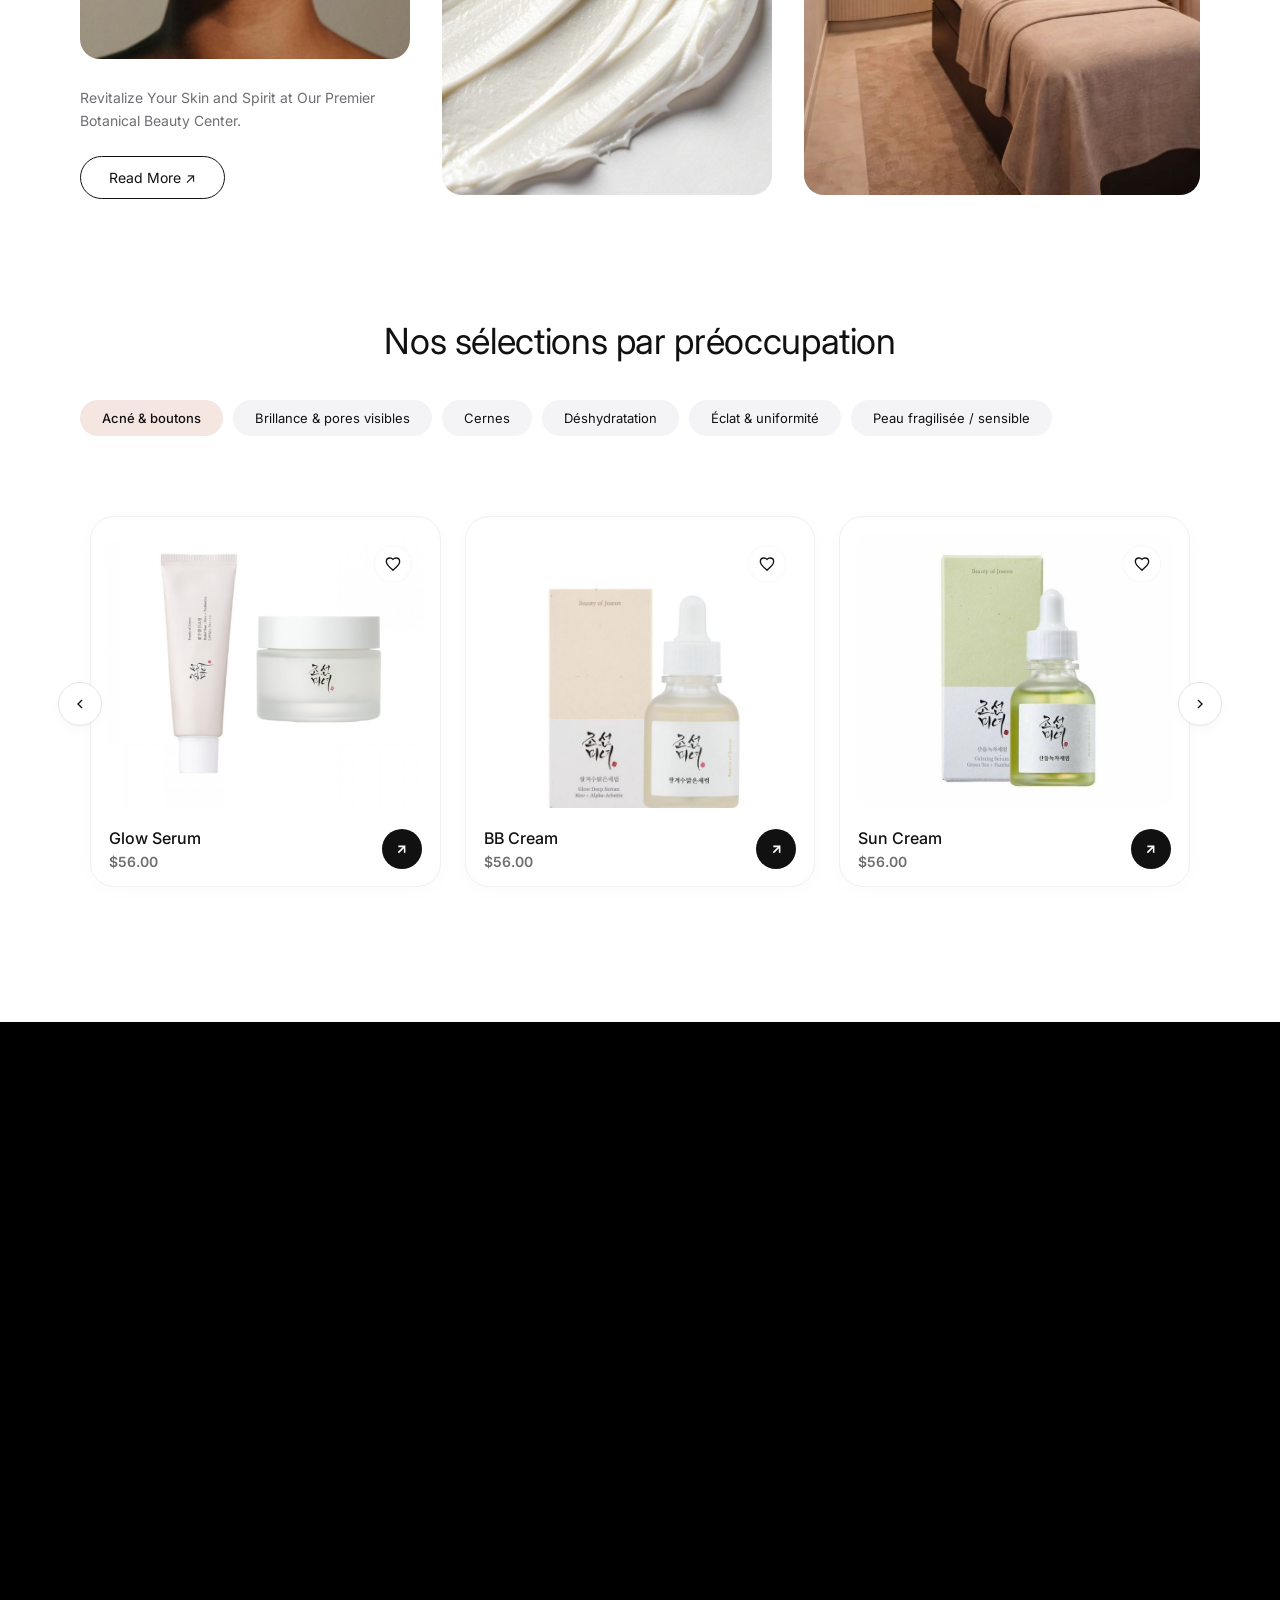
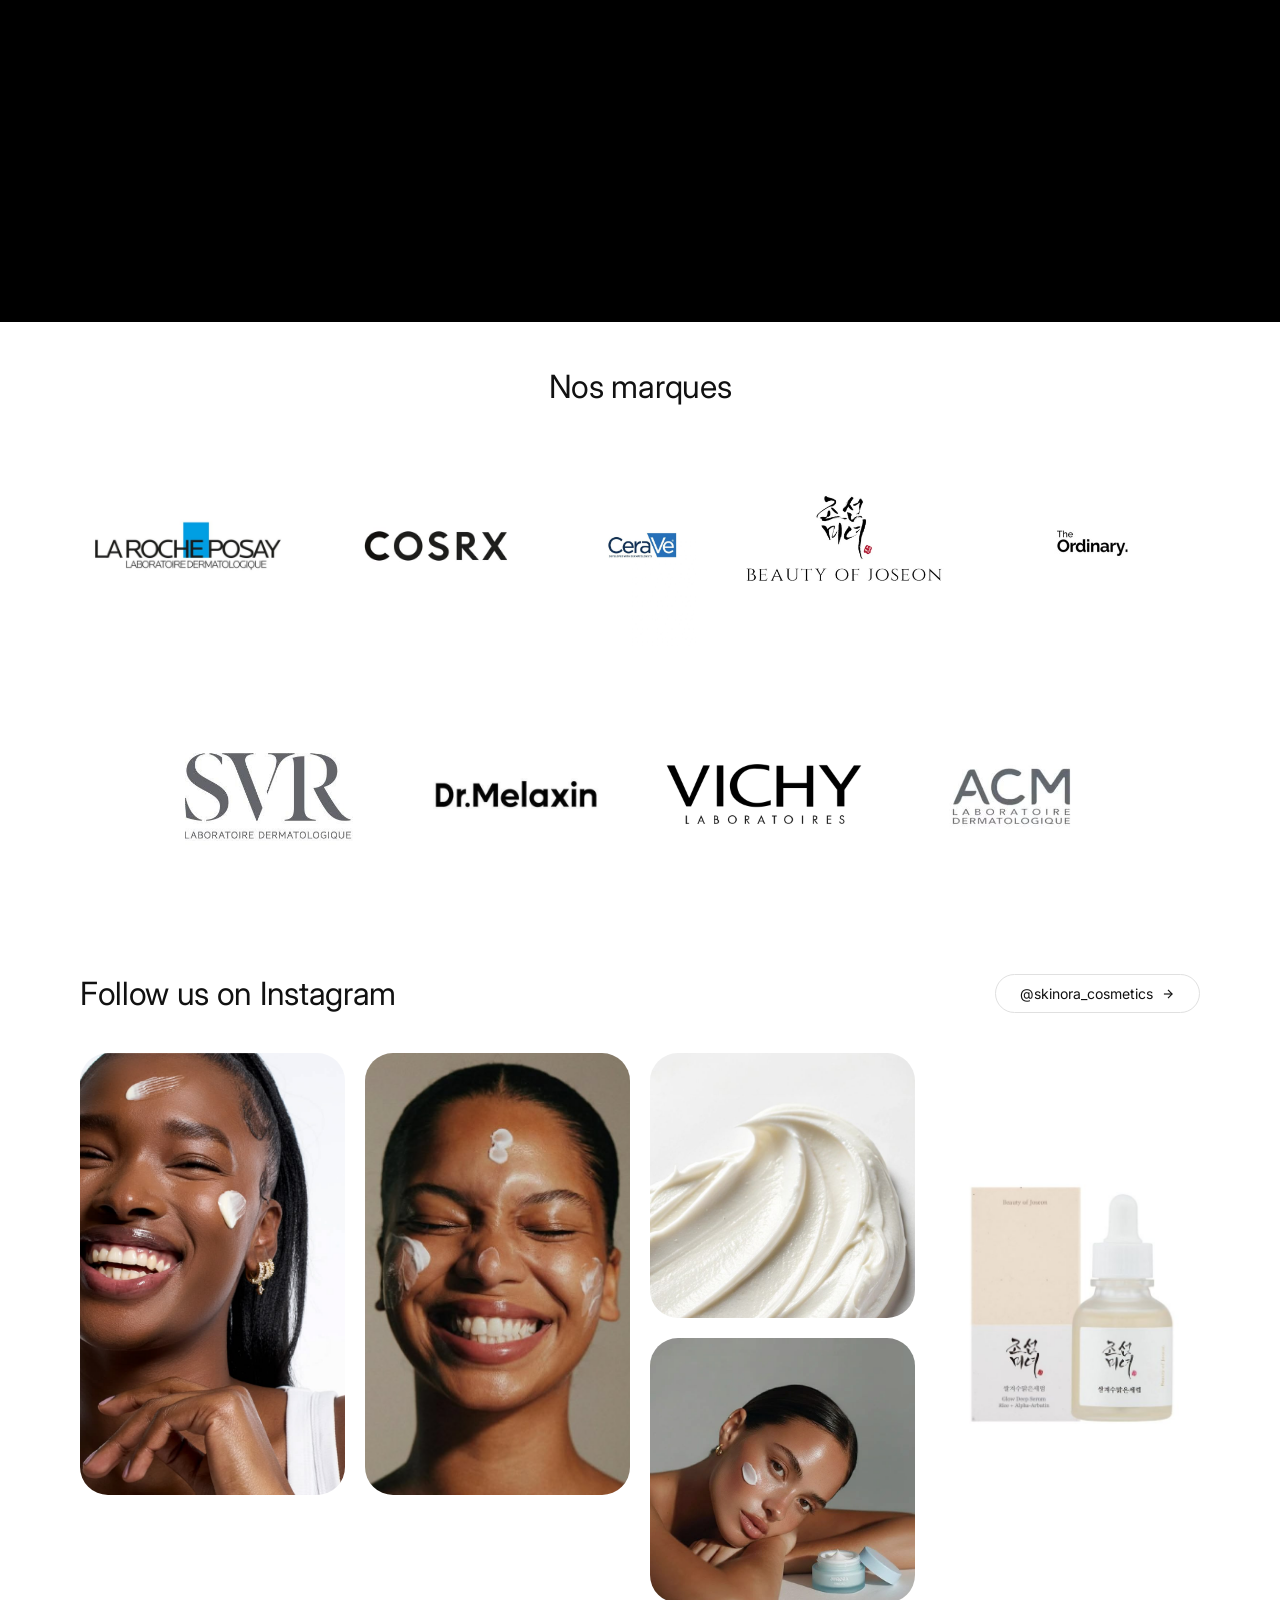
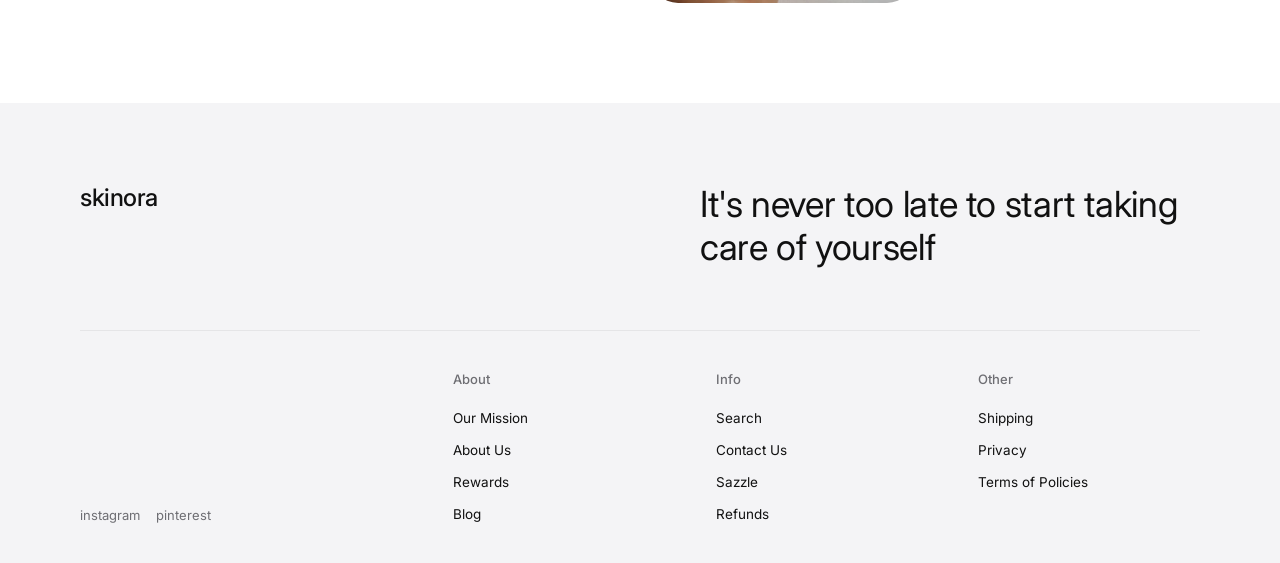
==== commit 7292dc18: "Add files via upload" ====
--- a/accueil.html
+++ b/accueil.html
@@ -75,7 +75,6 @@
       grid-template-columns: 1fr auto 1fr;
       align-items: center;
       padding: 30px 32px;
-      -webkit-backdrop-filter: var(--glass-blur);
       z-index: 2;
       transition: var(--transition);
     }
@@ -228,6 +227,78 @@
       background: var(--charcoal);
     }
 
+    /* ── STRUCTURE DU TIROIR MOBILE (SUIT LES COULEURS CLAIRES DU SITE) ── */
+    .mobile-drawer {
+      position: fixed;
+      top: 0;
+      left: -100%;
+      width: 320px;
+      height: 100vh;
+      background: var(--light-gray-bg);
+      box-shadow: 20px 0 50px rgba(0,0,0,0.15);
+      z-index: 2000;
+      display: flex;
+      flex-direction: column;
+      padding: 40px 32px;
+      transition: var(--transition);
+    }
+    .mobile-drawer.open {
+      left: 0;
+    }
+    .drawer-backdrop {
+      position: fixed;
+      inset: 0;
+      background: rgba(0, 0, 0, 0.4);
+      backdrop-filter: blur(4px);
+      -webkit-backdrop-filter: blur(4px);
+      z-index: 1999;
+      opacity: 0;
+      pointer-events: none;
+      transition: opacity 0.4s ease;
+    }
+    .drawer-backdrop.open {
+      opacity: 1;
+      pointer-events: auto;
+    }
+    .drawer-header {
+      display: flex;
+      justify-content: space-between;
+      align-items: center;
+      margin-bottom: 60px;
+      color: var(--charcoal);
+    }
+    .drawer-close-btn {
+      width: 44px;
+      height: 44px;
+      border-radius: 50%;
+      background: rgba(0, 0, 0, 0.05);
+      border: 1px solid rgba(0, 0, 0, 0.08);
+      color: var(--charcoal);
+      cursor: pointer;
+      display: flex;
+      align-items: center;
+      justify-content: center;
+    }
+    .drawer-links {
+      display: flex;
+      flex-direction: column;
+      gap: 24px;
+    }
+    .drawer-links a {
+      color: var(--charcoal);
+      text-decoration: none;
+      font-size: 20px;
+      font-weight: 400;
+      letter-spacing: 0.05em;
+      transition: var(--transition);
+      padding-bottom: 8px;
+      border-bottom: 1px solid rgba(0, 0, 0, 0.05);
+    }
+    .drawer-links a.active {
+      color: #ccbe9f;
+      font-weight: 500;
+    }
+
     /* ── HERO TEXT CONTENT ── */
     .hero-content-area {
       position: relative;
@@ -318,12 +389,23 @@
       align-items: center;
       gap: 12px;
       margin-bottom: 60px;
+      width: 100%;
     }
     .concern-row {
       display: flex;
-      flex-wrap: wrap;
-      justify-content: center;
+      flex-wrap: nowrap; /* Empêche le retour à la ligne */
+      justify-content: flex-start;
       gap: 10px;
+      width: 100%;
+      overflow-x: auto; /* Active le défilement horizontal */
+      scroll-behavior: smooth;
+      -webkit-overflow-scrolling: touch; /* Scroll fluide sur iOS */
+      scrollbar-width: none; /* Masque la scrollbar sur Firefox */
+      padding: 5px 0;
+    }
+    /* Masque la scrollbar sur Chrome, Safari, Edge */
+    .concern-row::-webkit-scrollbar {
+      display: none;
     }
     .concern-pill {
       display: inline-flex;
@@ -336,6 +418,7 @@
       text-decoration: none;
       white-space: nowrap;
       transition: var(--transition);
+      flex-shrink: 0; /* Empêche les pilules de rétrécir */
     }
     .concern-pill:hover {
       background: #e5e5e7;
@@ -365,27 +448,38 @@
     .carousel-track {
       display: flex;
       gap: 24px;
-      padding: 10px 0;
-    }
-
-    /* DESIGN EXCLUSIF DE LA CARTE PRODUIT ARRONDIE */
+      padding: 15px 10px; /* Ajout d'un léger padding pour l'ombre portée */
+    }
+
+    /* DESIGN PREMIUM : CARTE PRODUIT ENTIÈREMENT BLANCHE ET STYLÉE */
     .concern-card {
       flex: 0 0 calc(33.333% - 16px);
-      min-width: 280px;
+      min-width: 290px;
       display: flex;
       flex-direction: column;
       text-align: left;
       position: relative;
+      background: var(--pure-white);
+      border-radius: 24px;
+      padding: 16px;
+      border: 1px solid #f0f0f2;
+      box-shadow: 0 4px 20px rgba(0, 0, 0, 0.02);
+      transition: var(--transition);
+    }
+    .concern-card:hover {
+      transform: translateY(-4px);
+      box-shadow: 0 12px 30px rgba(0, 0, 0, 0.06);
+      border-color: #e5e5e7;
     }
     .concern-img-box {
       width: 100%;
       aspect-ratio: 1.15/1;
-      border-radius: 32px;
-      background: #FFF;
+      border-radius: 18px;
+      background: var(--light-gray-bg);
       display: flex;
       align-items: center;
       justify-content: center;
-      margin-bottom: 20px;
+      margin-bottom: 16px;
       position: relative;
       overflow: hidden;
     }
@@ -396,92 +490,103 @@
       transition: var(--transition);
     }
     .concern-card:hover .concern-img-box img {
-      transform: scale(1.03);
+      transform: scale(1.05);
     }
 
     /* Bouton favori cœur */
     .fav-btn {
       position: absolute;
-      top: 16px;
-      right: 16px;
+      top: 12px;
+      right: 12px;
+      width: 38px;
+      height: 38px;
+      border-radius: 50%;
+      background: rgba(255, 255, 255, 0.75);
+      backdrop-filter: blur(8px);
+      -webkit-backdrop-filter: blur(8px);
+      border: 1px solid rgba(0,0,0,0.03);
+      display: flex;
+      align-items: center;
+      justify-content: center;
+      cursor: pointer;
+      transition: var(--transition);
+      color: var(--charcoal);
+      z-index: 10;
+    }
+    .fav-btn:hover {
+      background: var(--pure-white);
+      transform: scale(1.05);
+    }
+    .fav-btn svg {
+      width: 16px;
+      height: 16px;
+      fill: none;
+      stroke: var(--charcoal);
+      stroke-width: 2;
+    }
+    
+    /* Changement de couleur au clic/active si besoin (optionnel) */
+    .fav-btn:focus svg, .fav-btn:hover svg {
+      fill: #e25c5c;
+      stroke: #e25c5c;
+    }
+
+    /* Infos de la carte */
+    .concern-info-row {
+      display: flex;
+      justify-content: space-between;
+      align-items: center;
+      width: 100%;
+      padding: 4px 2px 0;
+    }
+    .concern-text-block {
+      display: flex;
+      flex-direction: column;
+      gap: 4px;
+    }
+    .concern-title {
+      font-size: 16px;
+      font-weight: 500;
+      color: var(--charcoal);
+      line-height: 1.3;
+    }
+    .concern-price {
+      font-size: 14px;
+      font-weight: 600;
+      color: var(--text-muted);
+    }
+
+    /* Bouton d'action flèche noire */
+    .action-circle-btn {
       width: 40px;
       height: 40px;
       border-radius: 50%;
-      background: rgba(255, 255, 255, 0.4);
-      backdrop-filter: blur(8px);
-      -webkit-backdrop-filter: blur(8px);
+      background: var(--charcoal);
       border: none;
       display: flex;
       align-items: center;
       justify-content: center;
       cursor: pointer;
       transition: var(--transition);
-      color: #f5ece7;
-      z-index: 1000;
-    }
-    .fav-btn:hover {
-      background: rgba(255, 255, 255, 0.8);
-    }
-    .fav-btn svg {
-      width: 16px;
-      height: 16px;
-      fill: var(--pure-white);
-      color: var(--pure-white);
-    }
-
-    /* Infos de la carte */
-    .concern-info-row {
-      display: flex;
-      justify-content: space-between;
-      align-items: flex-end;
-      width: 100%;
-      padding: 0 4px;
-    }
-    .concern-text-block {
-      display: flex;
-      flex-direction: column;
-      gap: 6px;
-    }
-    .concern-title {
-      font-size: 18px;
-      font-weight: 500;
-      color: var(--charcoal);
-      line-height: 1.2;
-    }
-    .concern-price {
-      font-size: 14px;
-      font-weight: 600;
-      color: var(--charcoal);
-    }
-
-    /* Bouton d'action flèche noire */
-    .action-circle-btn {
-      width: 44px;
-      height: 44px;
-      border-radius: 50%;
-      background: var(--charcoal);
-      border: none;
-      display: flex;
-      align-items: center;
-      justify-content: center;
-      cursor: pointer;
-      transition: var(--transition);
     }
     .action-circle-btn:hover {
       background: #F5E6E1;
-      transform: scale(1.05);
     }
     .action-circle-btn svg {
-      width: 16px;
-      height: 16px;
+      width: 15px;
+      height: 15px;
       color: var(--pure-white);
       stroke-width: 2.5;
+      transition: var(--transition);
+    }
+    .action-circle-btn:hover svg {
+      color: var(--charcoal);
     }
 
     /* Flèches de navigation globales du carrousel */
     .nav-arrow {
       position: absolute;
-      top: 40%;
+      top: 45%;
       width: 44px;
       height: 44px;
       border-radius: 50%;
@@ -719,11 +824,8 @@
     .m-square { aspect-ratio: 1/1; }
 
     /* SECTION FOOTER CAPSULE */
-  /* ── SECTION FOOTER CAPSULE ── */
     .capsule-footer {
       background: var(--light-gray-bg);
-      /* Supprime ou commente le border-radius pour qu'il soit bien droit en bas */
-      /* border-radius: 40px; */ 
       padding: 80px 80px 40px; /* Aligné sur le padding de ton bloc blanc */
       display: flex;
       flex-direction: column;
@@ -805,44 +907,92 @@
       color: var(--text-muted);
     }
 
-    /* ── RESPONSIVE DESIGN ── */
-    @media (max-width: 1024px) {
+    /* Force l'icône panier et son lien à devenir noirs après le scroll */
+    header.scrolled .icon-btn a {
+      color: var(--charcoal) !important;
+    }
+
+    /* ── RESPONSIVE DESIGN OPTIMISÉ ── */
+    @media (max-width: 1100px) {
       .nav-left a { display: none; }
-      .hero-content-area h1 { font-size: 42px; }
-      .concern-card { flex: 0 0 calc(50% - 12px); }
+      nav { grid-template-columns: auto 1fr auto; }
       .editorial-grid { grid-template-columns: 1fr 1fr; }
       .editorial-col:last-child { grid-column: span 2; }
+    }
+
+    @media (max-width: 900px) {
+      .hero-content-area h1 { font-size: 42px; }
+      .main-content-white { padding: 80px 40px 40px; }
+      .concern-card { flex: 0 0 calc(50% - 12px); }
       .instagram-mosaic { grid-template-columns: repeat(2, 1fr); }
       .footer-links-grid { grid-template-columns: repeat(2, 1fr); }
-    }
+      .capsule-footer { padding: 60px 40px 40px; }
+    }
+
     @media (max-width: 768px) {
-      header { padding: 12px; }
-      nav { grid-template-columns: auto 1fr auto; padding: 8px 16px; }
+      nav { padding: 20px 24px; }
       .nav-center { padding: 0 12px; }
-      .logo-main { font-size: 16px; }
+      .logo-main { font-size: 18px; }
       .logo-signature, .logo-sub { display: none; }
+      
+      /* Cacher les icônes de recherche et de panier spécifiquement en mobile */
+      .nav-right [aria-label="Search"],
+      .nav-right [aria-label="Cart"] {
+        display: none !important;
+      }
+      
       .hero-content-area { padding: 0 24px; }
+      .hero-content-area h1 { font-size: 34px; }
       
-      .main-content-white { padding: 60px 24px; }
-      .concern-card { flex: 0 0 100%; }
-      .editorial-grid, .instagram-mosaic, .footer-top-block, .footer-links-grid { grid-template-columns: 1fr; gap: 32px; }
-      .footer-social-column { align-items: flex-start; margin-top: 20px; }
-    }
-
-/* Force l'icône panier et son lien à devenir noirs après le scroll */
-header.scrolled .icon-btn a {
-  color: var(--charcoal) !important;
-}
+      .main-content-white { padding: 60px 24px 40px; }
+      
+      .editorial-top-row { flex-direction: column; gap: 20px; align-items: flex-start; }
+      .editorial-title h2 { font-size: 30px; }
+      .editorial-grid { grid-template-columns: 1fr; gap: 40px; }
+      .editorial-col:last-child { grid-column: span 1; }
+      
+      .concern-section h2 { font-size: 28px; }
+      .concern-card { flex: 0 0 85%; } /* Permet d'entrevoir la carte suivante au scroll mobile */
+      .arrow-left { left: -10px; }
+      .arrow-right { right: -10px; }
+      
+      .instagram-header { flex-direction: column; align-items: flex-start; gap: 16px; }
+      .instagram-mosaic { grid-template-columns: 1fr; }
+      .m-tall { aspect-ratio: 1/1; grid-row: auto; }
+      
+      .footer-top-block { flex-direction: column; gap: 20px; }
+      .footer-statement h2 { font-size: 28px; }
+      .footer-links-grid { grid-template-columns: 1fr; gap: 32px; }
+      .footer-social-column { align-items: flex-start; margin-top: 10px; }
+      .capsule-footer { padding: 60px 24px 40px; }
+    }
   </style>
 </head>
 <body>
+
+<div class="drawer-backdrop" id="drawerBackdrop"></div>
+
+<div class="mobile-drawer" id="mobileDrawer">
+  <div class="drawer-header">
+    <span style="font-size: 18px; font-weight: 500; letter-spacing: 0.1em; text-transform: uppercase;">Menu</span>
+    <button class="drawer-close-btn" id="closeDrawerBtn" aria-label="Close Menu">
+      <svg width="18" height="18" viewBox="0 0 24 24" fill="none" stroke="currentColor" stroke-width="2"><line x1="18" y1="6" x2="6" y2="18"/><line x1="6" y1="6" x2="18" y2="18"/></svg>
+    </button>
+  </div>
+  <div class="drawer-links">
+    <a href="index.html" class="active">Accueil</a>
+    <a href="produit.html">Produits</a>
+    <a href="conseils.html">Conseils</a>
+    <a href="marques.html">Marques</a>
+  </div>
+</div>
 
 <div class="hero-container">
   
   <header id="mainHeader">
     <nav>
       <div class="nav-left">
-        <button class="menu-btn" aria-label="Open Menu">
+        <button class="menu-btn" id="menuBtn" aria-label="Open Menu">
           <svg viewBox="0 0 24 24" fill="none" stroke="currentColor"><line x1="4" y1="6" x2="20" y2="6"/><line x1="4" y1="12" x2="16" y2="12"/><line x1="4" y1="18" x2="20" y2="18"/></svg>
         </button>
         <a href="index.html" class="nav-pill active">Accueil</a>
@@ -930,12 +1080,8 @@
           <a href="#" class="concern-pill">Déshydratation</a>
           <a href="#" class="concern-pill">Éclat &amp; uniformité</a>
           <a href="#" class="concern-pill">Peau fragilisée / sensible</a>
-          <a href="#" class="concern-pill">Points noirs</a>
-          <a href="#" class="concern-pill">Rides et ridules</a>
         </div>
-        <div class="concern-row">
-          <a href="#" class="concern-pill">Taches pigmentaires</a>
-        </div>
+       
       </div>
 
       <div class="carousel-wrapper">
@@ -949,7 +1095,7 @@
             <div class="concern-card">
               <div class="concern-img-box">
                 <button class="fav-btn" aria-label="Add to favorites">
-                  <svg viewBox="0 0 24 24" fill="currentColor"><path d="M12 21.35l-1.45-1.32C5.4 15.36 2 12.28 2 8.5 2 5.42 4.42 3 7.5 3c1.74 0 3.41.81 4.5 2.09C13.09 3.81 14.76 3 16.5 3 19.58 3 22 5.42 22 8.5c0 3.78-3.4 6.86-8.55 11.54L12 21.35z"/></svg>
+                  <svg viewBox="0 0 24 24" fill="none" stroke="currentColor"><path d="M12 21.35l-1.45-1.32C5.4 15.36 2 12.28 2 8.5 2 5.42 4.42 3 7.5 3c1.74 0 3.41.81 4.5 2.09C13.09 3.81 14.76 3 16.5 3 19.58 3 22 5.42 22 8.5c0 3.78-3.4 6.86-8.55 11.54L12 21.35z"/></svg>
                 </button>
                 <img src="Images/B1.jpg" alt="Glow Serum">
               </div>
@@ -967,7 +1113,7 @@
             <div class="concern-card">
               <div class="concern-img-box">
                 <button class="fav-btn" aria-label="Add to favorites">
-                  <svg viewBox="0 0 24 24" fill="currentColor"><path d="M12 21.35l-1.45-1.32C5.4 15.36 2 12.28 2 8.5 2 5.42 4.42 3 7.5 3c1.74 0 3.41.81 4.5 2.09C13.09 3.81 14.76 3 16.5 3 19.58 3 22 5.42 22 8.5c0 3.78-3.4 6.86-8.55 11.54L12 21.35z"/></svg>
+                  <svg viewBox="0 0 24 24" fill="none" stroke="currentColor"><path d="M12 21.35l-1.45-1.32C5.4 15.36 2 12.28 2 8.5 2 5.42 4.42 3 7.5 3c1.74 0 3.41.81 4.5 2.09C13.09 3.81 14.76 3 16.5 3 19.58 3 22 5.42 22 8.5c0 3.78-3.4 6.86-8.55 11.54L12 21.35z"/></svg>
                 </button>
                 <img src="Images/serumj3.jpg" alt="BB Cream">
               </div>
@@ -985,7 +1131,7 @@
             <div class="concern-card">
               <div class="concern-img-box">
                 <button class="fav-btn" aria-label="Add to favorites">
-                  <svg viewBox="0 0 24 24" fill="currentColor"><path d="M12 21.35l-1.45-1.32C5.4 15.36 2 12.28 2 8.5 2 5.42 4.42 3 7.5 3c1.74 0 3.41.81 4.5 2.09C13.09 3.81 14.76 3 16.5 3 19.58 3 22 5.42 22 8.5c0 3.78-3.4 6.86-8.55 11.54L12 21.35z"/></svg>
+                  <svg viewBox="0 0 24 24" fill="none" stroke="currentColor"><path d="M12 21.35l-1.45-1.32C5.4 15.36 2 12.28 2 8.5 2 5.42 4.42 3 7.5 3c1.74 0 3.41.81 4.5 2.09C13.09 3.81 14.76 3 16.5 3 19.58 3 22 5.42 22 8.5c0 3.78-3.4 6.86-8.55 11.54L12 21.35z"/></svg>
                 </button>
                 <img src="Images/Cor2.JPG" alt="Sun Cream">
               </div>
@@ -1110,6 +1256,28 @@
     container.scrollBy({ left: -320, behavior: 'smooth' });
   });
 
+  // ── LOGIQUE D'OUVERTURE ET DE FERMETURE DU MENU TIROIR MOBILE ──
+  const menuBtn = document.getElementById('menuBtn');
+  const closeDrawerBtn = document.getElementById('closeDrawerBtn');
+  const mobileDrawer = document.getElementById('mobileDrawer');
+  const drawerBackdrop = document.getElementById('drawerBackdrop');
+
+  function openDrawer() {
+    mobileDrawer.classList.add('open');
+    drawerBackdrop.classList.add('open');
+    document.body.style.overflow = 'hidden'; // Empêche le défilement de la page en arrière-plan
+  }
+
+  function closeDrawer() {
+    mobileDrawer.classList.remove('open');
+    drawerBackdrop.classList.remove('open');
+    document.body.style.overflow = ''; // Restaure le défilement
+  }
+
+  menuBtn.addEventListener('click', openDrawer);
+  closeDrawerBtn.addEventListener('click', closeDrawer);
+  drawerBackdrop.addEventListener('click', closeDrawer);
+
   // ── EFFET DYNAMIQUE NAVBAR BLANCHE AU SCROLL & DISPARITION VIDÉO ──
   const header = document.getElementById('mainHeader');
   const videoSection = document.getElementById('videoSection');
